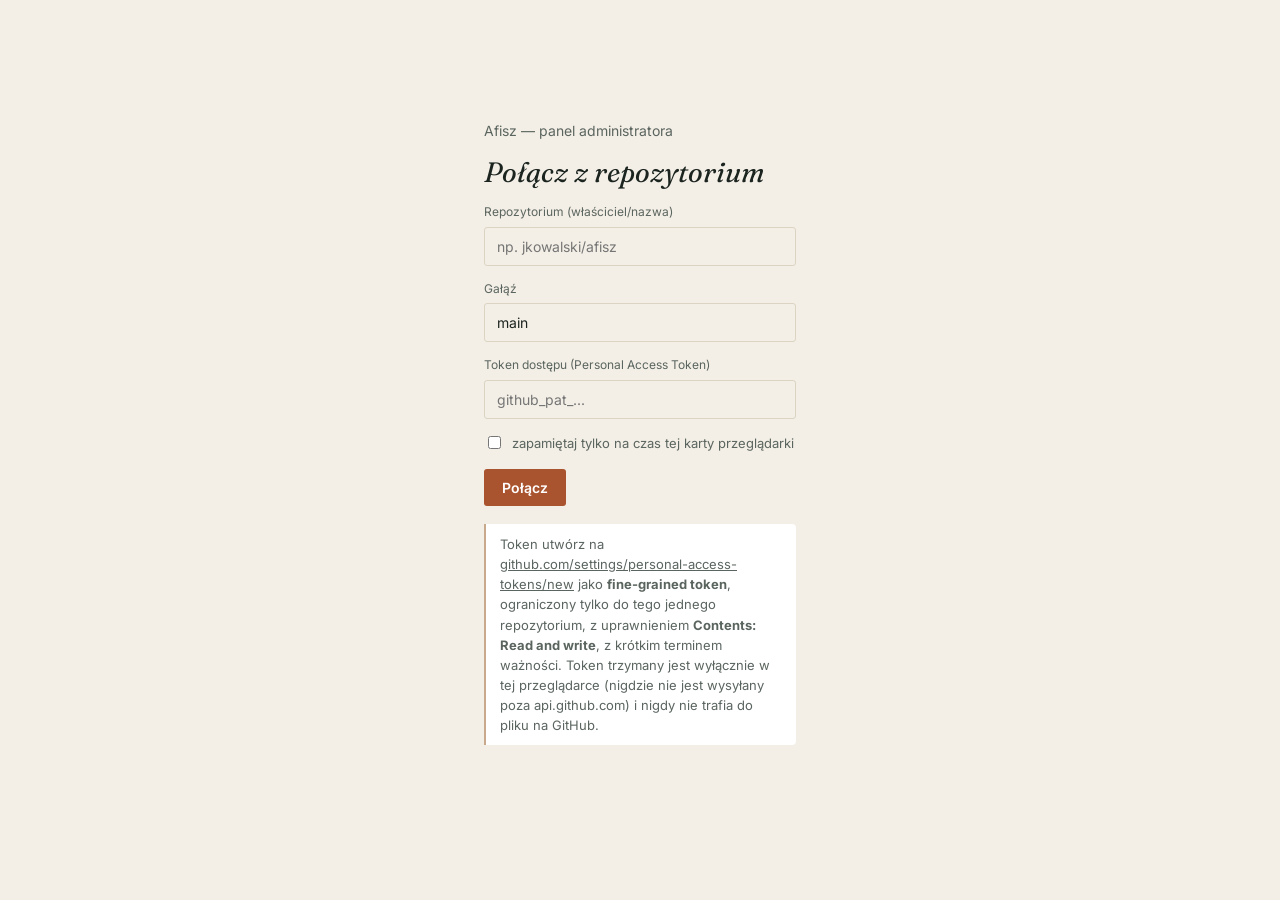
==== admin.html @ 51d61ca0 "Add files via upload" ====
<!DOCTYPE html>
<html lang="pl">
<head>
<meta charset="UTF-8">
<meta name="viewport" content="width=device-width, initial-scale=1, viewport-fit=cover">
<title>Afisz — panel administratora</title>
<link rel="preconnect" href="https://fonts.googleapis.com">
<link rel="preconnect" href="https://fonts.gstatic.com" crossorigin>
<link href="https://fonts.googleapis.com/css2?family=Fraunces:ital,wght@0,400;0,600;1,400&family=Inter:wght@400;500;600&display=swap" rel="stylesheet">
<link rel="stylesheet" href="style.css">
</head>
<body>

<div class="gate" id="connectGate">
  <p class="eyebrow">Afisz — panel administratora</p>
  <h1 style="font-size:28px;">Połącz z repozytorium</h1>
  <div class="field">
    <label>Repozytorium (właściciel/nazwa)</label>
    <input id="cRepo" placeholder="np. jkowalski/afisz">
  </div>
  <div class="field">
    <label>Gałąź</label>
    <input id="cBranch" value="main">
  </div>
  <div class="field">
    <label>Token dostępu (Personal Access Token)</label>
    <input id="cToken" type="password" placeholder="github_pat_...">
  </div>
  <label style="display:flex; align-items:center; gap:8px; font-size:13px; color:var(--text-dim); margin-bottom:16px;">
    <input type="checkbox" id="cRemember" style="width:auto;"> zapamiętaj tylko na czas tej karty przeglądarki
  </label>
  <button class="btn" id="connectBtn">Połącz</button>
  <p class="notice" id="connectErr" style="display:none; border-color:var(--accent); color:var(--accent);"></p>
  <p class="notice">
    Token utwórz na <a href="https://github.com/settings/personal-access-tokens/new" target="_blank" rel="noopener">github.com/settings/personal-access-tokens/new</a> jako
    <b>fine-grained token</b>, ograniczony tylko do tego jednego repozytorium, z uprawnieniem <b>Contents: Read and write</b>,
    z krótkim terminem ważności. Token trzymany jest wyłącznie w tej przeglądarce (nigdzie nie jest wysyłany poza api.github.com)
    i nigdy nie trafia do pliku na GitHub.
  </p>
</div>

<div class="wrap" id="panel" style="display:none;">
  <header class="hero">
    <p class="eyebrow">Afisz</p>
    <h1>Panel administratora</h1>
    <p class="lede" id="statusLine">Połączono.</p>
  </header>

  <section>
    <div class="toolbar">
      <button class="btn" id="publishBtn">Publikuj na GitHub</button>
      <button class="btn ghost" id="exportBtn">Pobierz kopię JSON</button>
      <label class="btn ghost" style="cursor:pointer;">Wczytaj plik
        <input type="file" id="importFile" accept="application/json" style="display:none;">
      </label>
      <button class="btn ghost" id="disconnectBtn">Rozłącz</button>
    </div>
    <div class="notice" id="publishMsg" style="display:none;"></div>

    <h2 id="formTitle">Nowe wydarzenie</h2>
    <form id="form">
      <input type="hidden" id="editId">
      <div class="field"><label>Tytuł</label><input required id="fTitle"></div>
      <div class="grid2">
        <div class="field"><label>Data</label><input required type="date" id="fDate"></div>
        <div class="field"><label>Godzina</label><input id="fTime" placeholder="21:00"></div>
      </div>
      <div class="field"><label>Miejsce</label><input required id="fLocation"></div>
      <div class="grid2">
        <div class="field"><label>Cena</label><input id="fPrice" placeholder="od 120 zł"></div>
        <div class="field"><label>Kategoria</label><input id="fTag" placeholder="Koncert"></div>
      </div>
      <div class="field"><label>Opis</label><textarea id="fDesc" rows="3"></textarea></div>
      <div class="admin-card-actions">
        <button type="submit" class="btn" id="saveBtn">Zapisz w roboczej liście</button>
        <button type="button" class="btn ghost" id="cancelEdit" style="display:none;">Anuluj edycję</button>
      </div>
    </form>
    <p class="notice">Zmiany poniżej są na razie robocze (tylko w tej karcie). Kliknij „Publikuj na GitHub", żeby zapisać je jako commit w repozytorium — wtedy strona główna od razu je pokaże.</p>
  </section>

  <section style="border-top:1px solid var(--line);">
    <h2>Lista wydarzeń</h2>
    <div id="list"></div>
  </section>
</div>

<script>
let owner, repo, branch, token, currentSha = null;
let events = [];

function b64EncodeUnicode(str){
  return btoa(encodeURIComponent(str).replace(/%([0-9A-F]{2})/g, (m,p1)=>String.fromCharCode('0x'+p1)));
}
function b64DecodeUnicode(str){
  return decodeURIComponent(atob(str).split('').map(c=>'%'+('00'+c.charCodeAt(0).toString(16)).slice(-2)).join(''));
}
function ghHeaders(extra){
  return Object.assign({ Authorization: 'Bearer '+token, Accept: 'application/vnd.github+json' }, extra||{});
}
function apiUrl(){ return `https://api.github.com/repos/${owner}/${repo}/contents/events.json`; }

async function ghFetchFile(){
  const res = await fetch(apiUrl()+`?ref=${encodeURIComponent(branch)}`, { headers: ghHeaders() });
  if(res.status === 404){ currentSha = null; events = []; return; }
  if(!res.ok){ throw new Error((await res.json().catch(()=>({})) ).message || ('Błąd '+res.status)); }
  const data = await res.json();
  currentSha = data.sha;
  events = JSON.parse(b64DecodeUnicode(data.content.replace(/\n/g,'')));
}

async function ghPublish(message){
  const content = b64EncodeUnicode(JSON.stringify(events, null, 2));
  const body = { message, content, branch };
  if(currentSha) body.sha = currentSha;
  const res = await fetch(apiUrl(), { method:'PUT', headers: ghHeaders({'Content-Type':'application/json'}), body: JSON.stringify(body) });
  if(!res.ok){ const err = await res.json().catch(()=>({})); throw new Error(err.message || ('Błąd '+res.status)); }
  const data = await res.json();
  currentSha = data.content.sha;
}

document.getElementById('connectBtn').addEventListener('click', async ()=>{
  const repoField = document.getElementById('cRepo').value.trim();
  const [o,r] = repoField.split('/');
  branch = document.getElementById('cBranch').value.trim() || 'main';
  token = document.getElementById('cToken').value.trim();
  const errEl = document.getElementById('connectErr');
  errEl.style.display = 'none';
  if(!o || !r || !token){
    errEl.textContent = 'Podaj repozytorium w formacie właściciel/nazwa oraz token.';
    errEl.style.display = 'block';
    return;
  }
  owner = o; repo = r;
  try{
    await ghFetchFile();
    if(document.getElementById('cRemember').checked){
      sessionStorage.setItem('afisz_admin_session', JSON.stringify({owner,repo,branch,token}));
    }
    document.getElementById('connectGate').style.display = 'none';
    document.getElementById('panel').style.display = 'block';
    document.getElementById('statusLine').textContent = `Połączono z ${owner}/${repo} (${branch}).`;
    render();
  } catch(e){
    errEl.textContent = 'Nie udało się połączyć: ' + e.message;
    errEl.style.display = 'block';
  }
});

(function tryRestoreSession(){
  const saved = sessionStorage.getItem('afisz_admin_session');
  if(!saved) return;
  const s = JSON.parse(saved);
  document.getElementById('cRepo').value = s.owner+'/'+s.repo;
  document.getElementById('cBranch').value = s.branch;
  document.getElementById('cToken').value = s.token;
  document.getElementById('cRemember').checked = true;
})();

document.getElementById('disconnectBtn').addEventListener('click', ()=>{
  sessionStorage.removeItem('afisz_admin_session');
  location.reload();
});

function esc(s){ return String(s==null?'':s).replace(/[&<>"]/g, c=>({'&':'&amp;','<':'&lt;','>':'&gt;','"':'&quot;'}[c])); }
function slug(title,date){ return (title+'-'+date).toLowerCase().normalize('NFD').replace(/[^\w]+/g,'-').replace(/^-+|-+$/g,''); }

function render(){
  events.sort((a,b)=> a.date.localeCompare(b.date));
  const list = document.getElementById('list');
  list.innerHTML = events.length ? events.map(ev=>
    '<div class="card">'
    + '<div class="row"><span class="title">'+esc(ev.title)+'</span><span class="when">'+esc(ev.date)+(ev.time?', '+esc(ev.time):'')+'</span></div>'
    + '<div class="meta">'+esc(ev.location)+(ev.price?' · '+esc(ev.price):'')+'</div>'
    + (ev.description?'<div class="desc">'+esc(ev.description)+'</div>':'')
    + '<div class="admin-card-actions">'
    + '<button class="btn ghost" onclick="editEvent(\''+ev.id+'\')">Edytuj</button>'
    + '<button class="btn danger" onclick="deleteEvent(\''+ev.id+'\')">Usuń</button>'
    + '</div></div>'
  ).join('') : '<p class="empty">Brak wydarzeń. Dodaj pierwsze powyżej.</p>';
}

document.getElementById('form').addEventListener('submit', e=>{
  e.preventDefault();
  const id = document.getElementById('editId').value;
  const data = {
    title: document.getElementById('fTitle').value.trim(),
    date: document.getElementById('fDate').value,
    time: document.getElementById('fTime').value.trim(),
    location: document.getElementById('fLocation').value.trim(),
    price: document.getElementById('fPrice').value.trim(),
    tag: document.getElementById('fTag').value.trim(),
    description: document.getElementById('fDesc').value.trim()
  };
  if(id){
    const idx = events.findIndex(ev=>ev.id===id);
    events[idx] = Object.assign({}, events[idx], data);
  } else {
    data.id = slug(data.title, data.date) || ('ev-'+Date.now());
    events.push(data);
  }
  render(); resetForm();
});

function editEvent(id){
  const ev = events.find(e=>e.id===id);
  if(!ev) return;
  document.getElementById('editId').value = ev.id;
  document.getElementById('fTitle').value = ev.title||'';
  document.getElementById('fDate').value = ev.date||'';
  document.getElementById('fTime').value = ev.time||'';
  document.getElementById('fLocation').value = ev.location||'';
  document.getElementById('fPrice').value = ev.price||'';
  document.getElementById('fTag').value = ev.tag||'';
  document.getElementById('fDesc').value = ev.description||'';
  document.getElementById('formTitle').textContent = 'Edytuj wydarzenie';
  document.getElementById('cancelEdit').style.display = 'inline-block';
  window.scrollTo({top:0, behavior:'smooth'});
}
function deleteEvent(id){
  if(!confirm('Usunąć to wydarzenie z roboczej listy?')) return;
  events = events.filter(e=>e.id!==id);
  render();
}
function resetForm(){
  document.getElementById('form').reset();
  document.getElementById('editId').value = '';
  document.getElementById('formTitle').textContent = 'Nowe wydarzenie';
  document.getElementById('cancelEdit').style.display = 'none';
}
document.getElementById('cancelEdit').addEventListener('click', resetForm);

document.getElementById('publishBtn').addEventListener('click', async ()=>{
  const msg = prompt('Opis commita:', 'Aktualizacja listy wydarzeń');
  if(msg === null) return;
  const btn = document.getElementById('publishBtn');
  const msgEl = document.getElementById('publishMsg');
  btn.disabled = true; btn.textContent = 'Publikowanie…';
  try{
    await ghPublish(msg || 'Aktualizacja listy wydarzeń');
    msgEl.style.display = 'block';
    msgEl.style.borderColor = 'var(--accent-soft)';
    msgEl.textContent = 'Opublikowano ✓ — zmiany są już w repozytorium (' + new Date().toLocaleTimeString('pl-PL') + ').';
  } catch(e){
    msgEl.style.display = 'block';
    msgEl.style.borderColor = 'var(--accent)';
    msgEl.textContent = 'Błąd publikacji: ' + e.message + '. Jeśli ktoś inny zmienił plik w międzyczasie, kliknij „Rozłącz" i połącz się ponownie, żeby pobrać świeżą wersję.';
  }
  btn.disabled = false; btn.textContent = 'Publikuj na GitHub';
});

document.getElementById('exportBtn').addEventListener('click', ()=>{
  const blob = new Blob([JSON.stringify(events, null, 2)], {type:'application/json'});
  const a = document.createElement('a');
  a.href = URL.createObjectURL(blob);
  a.download = 'events.json';
  a.click();
});
document.getElementById('importFile').addEventListener('change', e=>{
  const file = e.target.files[0];
  if(!file) return;
  const reader = new FileReader();
  reader.onload = () => {
    try{ events = JSON.parse(reader.result); render(); }
    catch(err){ alert('Nieprawidłowy plik JSON.'); }
  };
  reader.readAsText(file);
});
</script>
</body>
</html>
---- style.css ----
:root{
  --bg:#121B18; --bg-raised:#182420; --text:#EFE8DA; --text-dim:#9FAFA8;
  --accent:#B06A4F; --accent-soft:#6C5B4F; --line:#2A3833; --radius:3px;
  color-scheme: dark;
}
@media (prefers-color-scheme: light){
  :root{
    --bg:#F3EFE6; --bg-raised:#FFFFFF; --text:#1C2420; --text-dim:#5B655F;
    --accent:#A9532F; --accent-soft:#C9A98B; --line:#DCD4C3;
    color-scheme: light;
  }
}
*{box-sizing:border-box;}
body{
  margin:0; background:var(--bg); color:var(--text);
  font-family:'Inter',sans-serif; line-height:1.55;
  padding-top:env(safe-area-inset-top,0px);
  padding-bottom:env(safe-area-inset-bottom,0px);
}
h1,h2,.display{font-family:'Fraunces',serif;}
.wrap{max-width:780px; margin:0 auto; padding:0 24px;}
header.hero{padding:76px 0 48px; border-bottom:1px solid var(--line);}
.eyebrow{color:var(--text-dim); font-size:14px; margin:0 0 16px;}
h1{font-size:clamp(38px,7vw,64px); font-weight:400; font-style:italic; margin:0 0 16px; line-height:1.05;}
.lede{max-width:50ch; color:var(--text-dim); font-size:16px;}
section{padding:40px 0;}
h2{font-size:24px; font-weight:400; margin:0 0 22px;}
.card{
  border:1px solid var(--line); border-radius:6px; padding:22px 24px; margin-bottom:14px;
  background:var(--bg-raised); display:flex; flex-direction:column; gap:6px;
}
.card .row{display:flex; justify-content:space-between; gap:12px; flex-wrap:wrap; align-items:baseline;}
.card .title{font-family:'Fraunces',serif; font-size:21px; font-style:italic;}
.card .when{color:var(--accent); font-size:13px; white-space:nowrap;}
.card .meta{color:var(--text-dim); font-size:13px;}
.card .desc{color:var(--text-dim); font-size:14px; margin-top:4px;}
.tag{display:inline-block; border:1px solid var(--accent-soft); color:var(--text-dim); font-size:11px; padding:2px 8px; border-radius:var(--radius); margin-top:6px; width:fit-content;}
.empty{color:var(--text-dim); font-size:14px; padding:20px 0;}
footer{padding:40px 0 70px; color:var(--text-dim); font-size:13px; border-top:1px solid var(--line);}
footer a{color:var(--text); }
a{color:inherit;}

/* admin */
.gate{max-width:360px; margin:120px auto; padding:0 24px;}
.gate input, .field input, .field textarea{
  width:100%; background:var(--bg); border:1px solid var(--line); color:var(--text);
  padding:10px 12px; border-radius:var(--radius); font-size:14px; font-family:'Inter',sans-serif;
}
.gate button, .btn{
  background:var(--accent); color:var(--bg-raised); border:none; padding:10px 18px;
  border-radius:var(--radius); font-size:14px; font-weight:600; cursor:pointer; font-family:'Inter',sans-serif;
}
.btn.ghost{background:transparent; border:1px solid var(--line); color:var(--text); font-weight:500;}
.btn.danger{background:transparent; border:1px solid var(--accent); color:var(--accent); font-weight:500;}
.field{margin-bottom:14px;}
.field label{display:block; font-size:12px; color:var(--text-dim); margin-bottom:5px;}
.grid2{display:grid; grid-template-columns:1fr 1fr; gap:12px;}
.toolbar{display:flex; gap:10px; flex-wrap:wrap; margin:18px 0 28px;}
.notice{font-size:13px; color:var(--text-dim); border-left:2px solid var(--accent-soft); padding:10px 14px; margin:18px 0; background:var(--bg-raised); border-radius:0 4px 4px 0;}
.admin-card-actions{display:flex; gap:8px; margin-top:10px;}
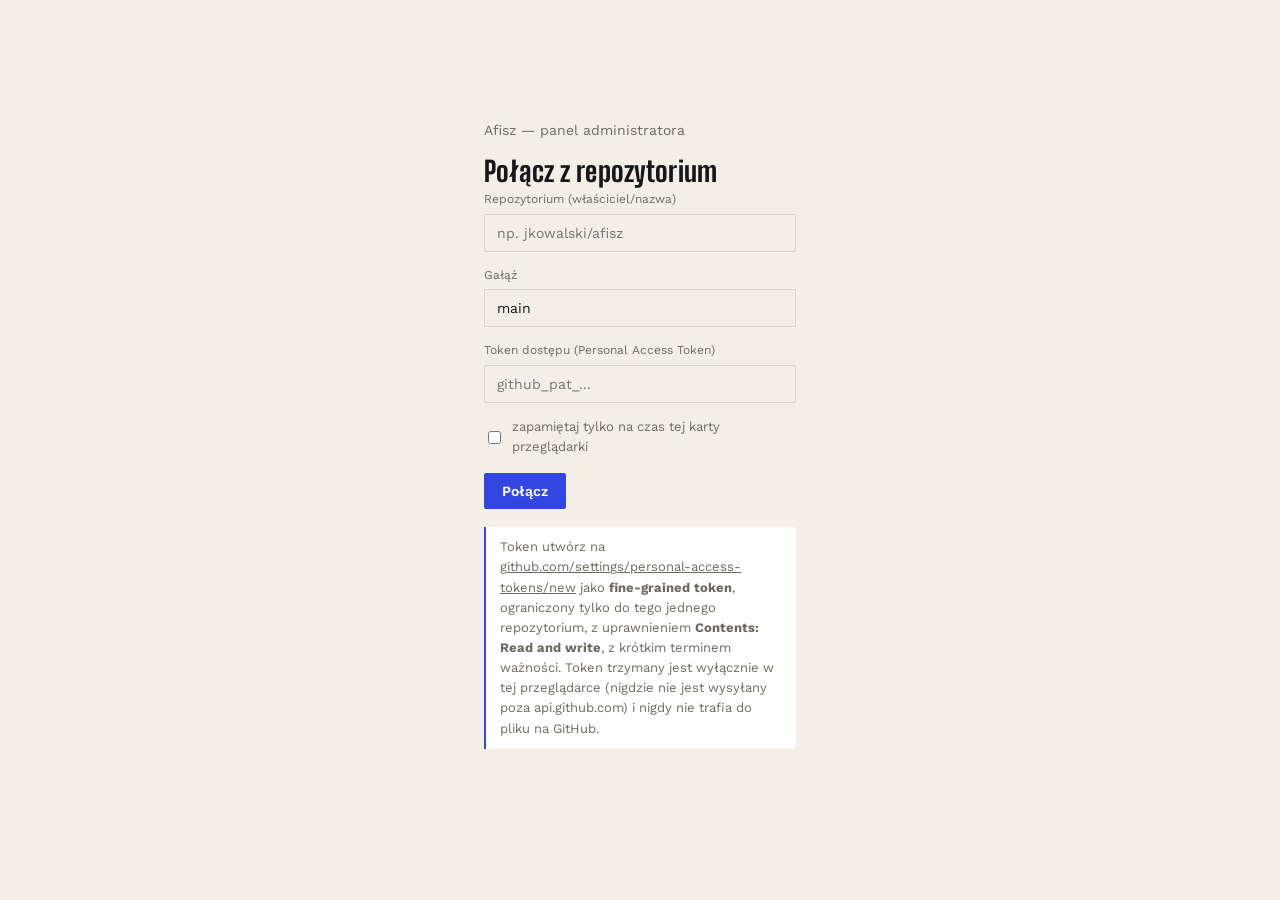
==== commit e8ad2237: "Add files via upload" ====
--- a/admin.html
+++ b/admin.html
@@ -6,7 +6,7 @@
 <title>Afisz — panel administratora</title>
 <link rel="preconnect" href="https://fonts.googleapis.com">
 <link rel="preconnect" href="https://fonts.gstatic.com" crossorigin>
-<link href="https://fonts.googleapis.com/css2?family=Fraunces:ital,wght@0,400;0,600;1,400&family=Inter:wght@400;500;600&display=swap" rel="stylesheet">
+<link href="https://fonts.googleapis.com/css2?family=Big+Shoulders+Display:wght@700;800&family=Work+Sans:wght@400;500;600&display=swap" rel="stylesheet">
 <link rel="stylesheet" href="style.css">
 </head>
 <body>
@@ -71,6 +71,22 @@
         <div class="field"><label>Kategoria</label><input id="fTag" placeholder="Koncert"></div>
       </div>
       <div class="field"><label>Opis</label><textarea id="fDesc" rows="3"></textarea></div>
+
+      <label style="display:flex; align-items:center; gap:8px; font-size:13px; color:var(--text-dim); margin-bottom:14px;">
+        <input type="checkbox" id="fSeatingOn" style="width:auto;"> włącz rezerwację miejsc dla tego wydarzenia
+      </label>
+      <div id="seatingFields" style="display:none; border:1px solid var(--line); border-radius:6px; padding:16px; margin-bottom:16px;">
+        <div class="field"><label>Rzędy (litery oddzielone przecinkiem)</label><input id="fRows" placeholder="A,B,C,D,E,F"></div>
+        <div class="grid2">
+          <div class="field"><label>Miejsc w rzędzie</label><input type="number" id="fSeatsPerRow" placeholder="10"></div>
+          <div class="field"><label>Rzędy VIP</label><input id="fVipRows" placeholder="A,B"></div>
+        </div>
+        <div class="grid2">
+          <div class="field"><label>Cena standard (zł)</label><input type="number" id="fPriceStd" placeholder="120"></div>
+          <div class="field"><label>Cena VIP (zł)</label><input type="number" id="fPriceVip" placeholder="250"></div>
+        </div>
+      </div>
+
       <div class="admin-card-actions">
         <button type="submit" class="btn" id="saveBtn">Zapisz w roboczej liście</button>
         <button type="button" class="btn ghost" id="cancelEdit" style="display:none;">Anuluj edycję</button>
@@ -180,6 +196,12 @@
   ).join('') : '<p class="empty">Brak wydarzeń. Dodaj pierwsze powyżej.</p>';
 }
 
+document.getElementById('fSeatingOn').addEventListener('change', e=>{
+  document.getElementById('seatingFields').style.display = e.target.checked ? 'block' : 'none';
+});
+
+function csvList(str){ return str.split(',').map(s=>s.trim()).filter(Boolean); }
+
 document.getElementById('form').addEventListener('submit', e=>{
   e.preventDefault();
   const id = document.getElementById('editId').value;
@@ -190,7 +212,15 @@
     location: document.getElementById('fLocation').value.trim(),
     price: document.getElementById('fPrice').value.trim(),
     tag: document.getElementById('fTag').value.trim(),
-    description: document.getElementById('fDesc').value.trim()
+    description: document.getElementById('fDesc').value.trim(),
+    seating: document.getElementById('fSeatingOn').checked ? {
+      enabled: true,
+      rows: csvList(document.getElementById('fRows').value),
+      seatsPerRow: Number(document.getElementById('fSeatsPerRow').value) || 10,
+      vipRows: csvList(document.getElementById('fVipRows').value),
+      priceStd: Number(document.getElementById('fPriceStd').value) || 0,
+      priceVip: Number(document.getElementById('fPriceVip').value) || 0
+    } : { enabled: false }
   };
   if(id){
     const idx = events.findIndex(ev=>ev.id===id);
@@ -213,6 +243,14 @@
   document.getElementById('fPrice').value = ev.price||'';
   document.getElementById('fTag').value = ev.tag||'';
   document.getElementById('fDesc').value = ev.description||'';
+  const s = ev.seating || {};
+  document.getElementById('fSeatingOn').checked = !!s.enabled;
+  document.getElementById('seatingFields').style.display = s.enabled ? 'block' : 'none';
+  document.getElementById('fRows').value = (s.rows||[]).join(',');
+  document.getElementById('fSeatsPerRow').value = s.seatsPerRow||'';
+  document.getElementById('fVipRows').value = (s.vipRows||[]).join(',');
+  document.getElementById('fPriceStd').value = s.priceStd||'';
+  document.getElementById('fPriceVip').value = s.priceVip||'';
   document.getElementById('formTitle').textContent = 'Edytuj wydarzenie';
   document.getElementById('cancelEdit').style.display = 'inline-block';
   window.scrollTo({top:0, behavior:'smooth'});
@@ -225,6 +263,7 @@
 function resetForm(){
   document.getElementById('form').reset();
   document.getElementById('editId').value = '';
+  document.getElementById('seatingFields').style.display = 'none';
   document.getElementById('formTitle').textContent = 'Nowe wydarzenie';
   document.getElementById('cancelEdit').style.display = 'none';
 }
--- a/style.css
+++ b/style.css
@@ -1,54 +1,70 @@
 :root{
-  --bg:#121B18; --bg-raised:#182420; --text:#EFE8DA; --text-dim:#9FAFA8;
-  --accent:#B06A4F; --accent-soft:#6C5B4F; --line:#2A3833; --radius:3px;
-  color-scheme: dark;
+  --bg:#F3EFE6; --bg-raised:#FFFFFF; --text:#17171B; --text-dim:#6E6A61;
+  --accent:#3346E0; --accent-soft:#AEB4F2; --line:#DAD4C6; --radius:2px;
+  color-scheme: light;
 }
-@media (prefers-color-scheme: light){
+@media (prefers-color-scheme: dark){
   :root{
-    --bg:#F3EFE6; --bg-raised:#FFFFFF; --text:#1C2420; --text-dim:#5B655F;
-    --accent:#A9532F; --accent-soft:#C9A98B; --line:#DCD4C3;
-    color-scheme: light;
+    --bg:#15151B; --bg-raised:#1F1F28; --text:#F2EFE6; --text-dim:#9B978C;
+    --accent:#7C8CFF; --accent-soft:#3C436B; --line:#2B2B35;
+    color-scheme: dark;
   }
 }
 *{box-sizing:border-box;}
 body{
   margin:0; background:var(--bg); color:var(--text);
-  font-family:'Inter',sans-serif; line-height:1.55;
+  font-family:'Work Sans',sans-serif; line-height:1.55;
   padding-top:env(safe-area-inset-top,0px);
   padding-bottom:env(safe-area-inset-bottom,0px);
 }
-h1,h2,.display{font-family:'Fraunces',serif;}
+h1,h2,.display{font-family:'Big Shoulders Display',sans-serif; font-weight:800; letter-spacing:.005em;}
 .wrap{max-width:780px; margin:0 auto; padding:0 24px;}
 header.hero{padding:76px 0 48px; border-bottom:1px solid var(--line);}
 .eyebrow{color:var(--text-dim); font-size:14px; margin:0 0 16px;}
-h1{font-size:clamp(38px,7vw,64px); font-weight:400; font-style:italic; margin:0 0 16px; line-height:1.05;}
+h1{font-size:clamp(44px,9vw,86px); margin:0 0 6px; line-height:0.95;}
+h1 + .bar-rule{width:64px; height:5px; background:var(--accent); margin:14px 0 20px; border-radius:1px;}
 .lede{max-width:50ch; color:var(--text-dim); font-size:16px;}
 section{padding:40px 0;}
-h2{font-size:24px; font-weight:400; margin:0 0 22px;}
+h2{font-size:30px; font-weight:800; margin:0 0 22px;}
+
+/* public event ticket card */
 .card{
-  border:1px solid var(--line); border-radius:6px; padding:22px 24px; margin-bottom:14px;
+  border:1px solid var(--line); border-radius:var(--radius); padding:22px 24px; margin-bottom:14px;
   background:var(--bg-raised); display:flex; flex-direction:column; gap:6px;
 }
+.card.ticket{flex-direction:row; padding:0; overflow:hidden; align-items:stretch;}
+.card.ticket .datebox{
+  flex:0 0 86px; background:var(--accent); color:#fff;
+  display:flex; flex-direction:column; align-items:center; justify-content:center;
+  position:relative; padding:14px 6px; text-align:center;
+}
+.card.ticket .datebox .day{font-family:'Big Shoulders Display'; font-weight:800; font-size:36px; line-height:1;}
+.card.ticket .datebox .month{font-size:11px; letter-spacing:.03em; margin-top:2px; opacity:.9;}
+.card.ticket .datebox::after{
+  content:""; position:absolute; right:-7px; top:50%; transform:translateY(-50%);
+  width:14px; height:14px; background:var(--bg); border-radius:50%;
+}
+.card.ticket .content{flex:1; padding:20px 22px; display:flex; flex-direction:column; gap:6px; border-left:1px dashed rgba(0,0,0,.12);}
 .card .row{display:flex; justify-content:space-between; gap:12px; flex-wrap:wrap; align-items:baseline;}
-.card .title{font-family:'Fraunces',serif; font-size:21px; font-style:italic;}
+.card .title{font-family:'Big Shoulders Display'; font-weight:800; font-size:24px;}
 .card .when{color:var(--accent); font-size:13px; white-space:nowrap;}
 .card .meta{color:var(--text-dim); font-size:13px;}
 .card .desc{color:var(--text-dim); font-size:14px; margin-top:4px;}
-.tag{display:inline-block; border:1px solid var(--accent-soft); color:var(--text-dim); font-size:11px; padding:2px 8px; border-radius:var(--radius); margin-top:6px; width:fit-content;}
+.tag{display:inline-block; border:1px solid var(--accent); color:var(--accent); font-size:11px; padding:2px 8px; border-radius:var(--radius); margin-top:6px; width:fit-content;}
 .empty{color:var(--text-dim); font-size:14px; padding:20px 0;}
 footer{padding:40px 0 70px; color:var(--text-dim); font-size:13px; border-top:1px solid var(--line);}
-footer a{color:var(--text); }
+footer a{color:var(--text);}
 a{color:inherit;}
 
 /* admin */
 .gate{max-width:360px; margin:120px auto; padding:0 24px;}
 .gate input, .field input, .field textarea{
   width:100%; background:var(--bg); border:1px solid var(--line); color:var(--text);
-  padding:10px 12px; border-radius:var(--radius); font-size:14px; font-family:'Inter',sans-serif;
+  padding:10px 12px; border-radius:var(--radius); font-size:14px; font-family:'Work Sans',sans-serif;
 }
 .gate button, .btn{
-  background:var(--accent); color:var(--bg-raised); border:none; padding:10px 18px;
-  border-radius:var(--radius); font-size:14px; font-weight:600; cursor:pointer; font-family:'Inter',sans-serif;
+  background:var(--accent); color:#fff; border:none; padding:10px 18px;
+  border-radius:var(--radius); font-size:14px; font-weight:600; cursor:pointer; font-family:'Work Sans',sans-serif;
 }
 .btn.ghost{background:transparent; border:1px solid var(--line); color:var(--text); font-weight:500;}
 .btn.danger{background:transparent; border:1px solid var(--accent); color:var(--accent); font-weight:500;}
@@ -56,5 +72,46 @@
 .field label{display:block; font-size:12px; color:var(--text-dim); margin-bottom:5px;}
 .grid2{display:grid; grid-template-columns:1fr 1fr; gap:12px;}
 .toolbar{display:flex; gap:10px; flex-wrap:wrap; margin:18px 0 28px;}
-.notice{font-size:13px; color:var(--text-dim); border-left:2px solid var(--accent-soft); padding:10px 14px; margin:18px 0; background:var(--bg-raised); border-radius:0 4px 4px 0;}
-.admin-card-actions{display:flex; gap:8px; margin-top:10px;}+.notice{font-size:13px; color:var(--text-dim); border-left:2px solid var(--accent); padding:10px 14px; margin:18px 0; background:var(--bg-raised); border-radius:0 4px 4px 0;}
+.admin-card-actions{display:flex; gap:8px; margin-top:10px;}
+
+/* seat map */
+.stage{text-align:center; color:var(--text-dim); font-size:12px; letter-spacing:.08em; padding:10px; margin-bottom:28px; border-bottom:1px dashed var(--line);}
+.rows{display:flex; flex-direction:column; gap:10px; align-items:center;}
+.row{display:flex; align-items:center; gap:14px;}
+.row-label{width:18px; color:var(--text-dim); font-size:13px;}
+.seats{display:flex; gap:7px; flex-wrap:wrap; justify-content:center;}
+.seat{
+  width:26px; height:26px; border-radius:var(--radius);
+  border:1px solid var(--line); background:transparent; color:var(--text-dim);
+  cursor:pointer; font-size:10px; font-family:'Work Sans',sans-serif;
+  display:flex; align-items:center; justify-content:center; padding:0;
+}
+.seat.vip{border-color:var(--accent);}
+.seat[disabled]{background:var(--line); color:var(--bg); cursor:not-allowed; border-color:var(--line);}
+.seat.selected{background:var(--accent); border-color:var(--accent); color:#fff; font-weight:600;}
+.legend{display:flex; gap:22px; justify-content:center; margin-top:26px; font-size:13px; color:var(--text-dim); flex-wrap:wrap;}
+.legend span{display:inline-flex; align-items:center; gap:7px;}
+.dot{width:12px; height:12px; border-radius:var(--radius); border:1px solid var(--line); display:inline-block;}
+.dot.vip{border-color:var(--accent);}
+.dot.taken{background:var(--line);}
+.dot.sel{background:var(--accent); border-color:var(--accent);}
+.bar{
+  position:sticky; bottom:0; background:var(--bg-raised); border-top:1px solid var(--line);
+  padding:16px 24px calc(16px + env(safe-area-inset-bottom,0px)); display:flex; justify-content:space-between; align-items:center; gap:16px;
+}
+.bar-info{font-size:14px; color:var(--text-dim);}
+.bar-info b{color:var(--text); font-family:'Big Shoulders Display'; font-weight:800; font-size:20px;}
+.overlay{position:fixed; inset:0; background:rgba(10,10,12,.55); display:none; align-items:center; justify-content:center; padding:20px; z-index:10;}
+.overlay.open{display:flex;}
+.panel{background:var(--bg-raised); border:1px solid var(--line); border-radius:6px; max-width:420px; width:100%; padding:32px;}
+.err{color:var(--accent); font-size:13px; margin-top:10px; display:none;}
+.seatlist{display:flex; flex-wrap:wrap; gap:8px; margin:18px 0;}
+.seatlist span{border:1px solid var(--line); border-radius:var(--radius); padding:4px 9px; font-size:13px;}
+
+@media (max-width:520px){
+  .card.ticket{flex-direction:column;}
+  .card.ticket .datebox{flex-direction:row; gap:8px; justify-content:center; flex:none;}
+  .card.ticket .datebox::after{display:none;}
+  .card.ticket .content{border-left:none; border-top:1px dashed var(--line);}
+}
